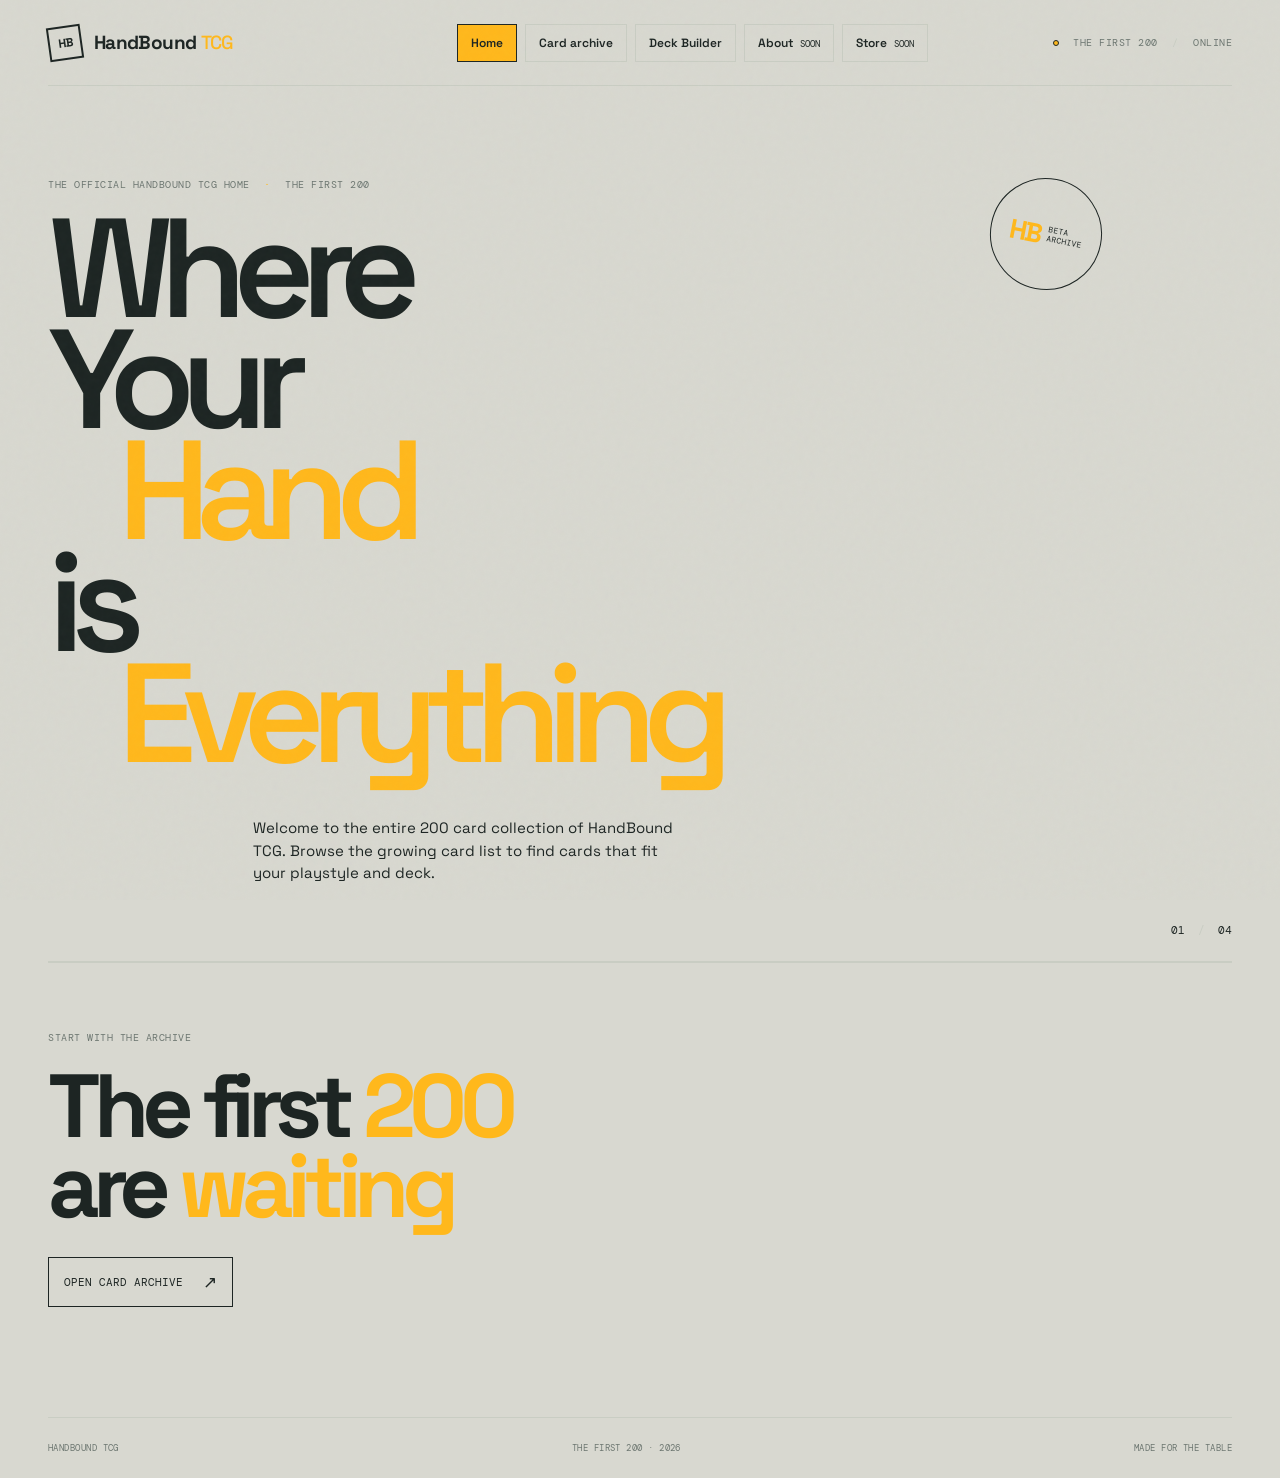
==== index.html @ 60f6337a "Publish Handbound TCG site" ====
<!doctype html>
<html lang="en">
<head>
  <meta charset="UTF-8" />
  <meta name="viewport" content="width=device-width, initial-scale=1.0" />
  <meta name="description" content="HandBound TCG, a trading card game built around the cards in your hand." />
  <title>HandBound TCG | Home</title>
  <link rel="preconnect" href="https://fonts.googleapis.com" />
  <link rel="preconnect" href="https://fonts.gstatic.com" crossorigin />
  <link href="https://fonts.googleapis.com/css2?family=DM+Mono:wght@400;500&family=Space+Grotesk:wght@400;500;600;700&display=swap" rel="stylesheet" />
  <link rel="stylesheet" href="styles.css" />
</head>
<body>
  <div class="site-shell">
    <header class="site-header">
      <a class="brand" href="#top" aria-label="HandBound TCG home">
        <span class="brand-mark" aria-hidden="true">HB</span>
        <span class="brand-name">HandBound <em>TCG</em></span>
      </a>
      <nav class="site-nav" aria-label="Main navigation">
        <a class="nav-link active" href="index.html">Home</a>
        <a class="nav-link" href="archive.html">Card archive</a>
        <a class="nav-link" href="deck-builder.html">Deck Builder</a>
        <a class="nav-link coming-soon-link" href="about.html">About <span>soon</span></a>
        <a class="nav-link coming-soon-link" href="store.html">Store <span>soon</span></a>
      </nav>
      <div class="header-status"><i></i> The First 200 <span>/</span> Online</div>
    </header>

    <main id="top">
      <section class="archive-hero home-section" id="home">
        <div class="hero-copy">
          <p class="eyebrow">The official HandBound TCG home <span>·</span> The First 200</p>
          <h1>Where Your <span>Hand</span><br />is <span>Everything</span></h1>
          <p class="hero-intro">Welcome to the entire 200 card collection of HandBound TCG. Browse the growing card list to find cards that fit your playstyle and deck.</p>
        </div>
        <div class="hero-stamp" aria-label="HandBound beta archive stamp">
          <span>HB</span>
          <small>BETA<br />ARCHIVE</small>
        </div>
        <div class="hero-index">01 <span>/</span> 04</div>
      </section>

      <section class="home-next-section">
        <p class="eyebrow">Start with the archive</p>
        <h2>The first <em>200</em><br />are <em>waiting</em></h2>
        <a class="outline-cta" href="archive.html">Open card archive <span>↗</span></a>
      </section>
    </main>

    <footer class="site-footer"><span>HANDBOUND TCG</span><span>The First 200 · 2026</span><span>Made for the table</span></footer>
  </div>
</body>
</html>
---- styles.css ----
:root {
  --ink: #1d2523;
  --muted: #6d7771;
  --paper: #d8d8d0;
  --paper-deep: #e4e3d9;
  --line: #c9cdc3;
  --gold: #ffb81c;
  --acid: var(--gold);
  --coral: var(--gold);
  --blue: #8fb9c7;
  --green: #4d6c5e;
  --white: #f8f7ef;
  --mono: "DM Mono", monospace;
  --display: "Space Grotesk", sans-serif;
}

* { box-sizing: border-box; }
[hidden] { display: none !important; }
html { scroll-behavior: smooth; }
body { margin: 0; background: var(--paper); color: var(--ink); font-family: var(--display); }
body::before { content: ""; position: fixed; inset: 0; z-index: 10; pointer-events: none; opacity: .2; background-image: url("data:image/svg+xml,%3Csvg viewBox='0 0 180 180' xmlns='http://www.w3.org/2000/svg'%3E%3Cfilter id='n'%3E%3CfeTurbulence type='fractalNoise' baseFrequency='.8' numOctaves='3' stitchTiles='stitch'/%3E%3C/filter%3E%3Crect width='100%25' height='100%25' filter='url(%23n)' opacity='.12'/%3E%3C/svg%3E"); }
a { color: inherit; text-decoration: none; }
button, input, select { font: inherit; }
.site-shell { max-width: 1440px; margin: auto; padding: 0 48px; overflow: hidden; }
.site-header { height: 86px; display: flex; align-items: center; justify-content: space-between; border-bottom: 1px solid var(--line); }
.brand { display: inline-flex; align-items: center; gap: 12px; font-weight: 700; letter-spacing: -.04em; }
.brand-mark { display: grid; place-items: center; width: 34px; height: 34px; border: 2px solid var(--ink); font-size: 12px; letter-spacing: -.08em; transform: rotate(-8deg); }
.brand-name { font-size: 19px; }.brand-name em { color: var(--coral); font-style: normal; font-weight: 500; }
.site-nav { display: flex; gap: 8px; margin-left: 9%; }.nav-link { border: 1px solid var(--line); padding: 10px 13px; font-size: 12px; font-weight: 600; position: relative; transition: background .2s ease, border-color .2s ease, color .2s ease; }.nav-link:hover, .nav-link.active { border-color: var(--ink); background: var(--gold); color: var(--ink); }.nav-link span { color: var(--ink); font: 9px var(--mono); margin-left: 4px; text-transform: uppercase; }
.header-status, .eyebrow, .results-bar, .site-footer, .coming-tag { font: 10px var(--mono); letter-spacing: .05em; text-transform: uppercase; }.header-status { color: var(--muted); }.header-status i, .results-set i { display: inline-block; width: 6px; height: 6px; background: var(--acid); border: 1px solid var(--ink); border-radius: 50%; margin: 0 8px; }.header-status span { margin: 0 8px; color: var(--line); }
.archive-hero { min-height: 480px; padding: 92px 0 76px; position: relative; border-bottom: 1px solid var(--line); }.hero-copy { max-width: 600px; }.eyebrow { color: var(--muted); margin: 0 0 22px; }.eyebrow span { color: var(--coral); margin: 0 8px; }.archive-hero h1 { font-size: clamp(76px, 11vw, 166px); letter-spacing: -.1em; line-height: .79; margin: 0; font-weight: 600; }.archive-hero h1 span { color: var(--coral); margin-left: 70px; }.hero-intro { width: 260px; margin: 48px 0 0 205px; font-size: 15px; line-height: 1.5; }.hero-stamp { position: absolute; top: 92px; right: 11%; width: 112px; height: 112px; border: 1px solid var(--ink); border-radius: 50%; display: flex; align-items: center; justify-content: center; gap: 8px; transform: rotate(11deg); }.hero-stamp span { color: var(--coral); font-size: 27px; font-weight: 700; letter-spacing: -.1em; }.hero-stamp small { font: 8px/1.1 var(--mono); }.hero-index { position: absolute; bottom: 24px; right: 0; font: 11px var(--mono); }.hero-index span { color: var(--line); margin: 0 6px; }
.home-next-section { border-top: 1px solid var(--line); padding: 68px 0 110px; }.home-next-section h2 { margin: 0 0 30px; font-size: clamp(46px, 7vw, 90px); letter-spacing: -.08em; line-height: .9; }.home-next-section h2 em { color: var(--gold); font-style: normal; }.outline-cta { display: inline-flex; align-items: center; gap: 20px; border: 1px solid var(--ink); padding: 13px 15px; font: 11px var(--mono); text-transform: uppercase; transition: background .2s ease; }.outline-cta:hover { background: var(--gold); }.outline-cta span { font-size: 17px; }
.archive-page-heading { border-bottom: 1px solid var(--line); padding: 68px 0 56px; }.archive-page-heading h1 { margin: 0; font-size: clamp(60px, 9vw, 126px); letter-spacing: -.1em; line-height: .85; }.archive-page-heading h1 em { color: var(--gold); font-style: normal; }.archive-page-heading > p:last-child { margin: 28px 0 0 25%; color: var(--muted); font-size: 14px; line-height: 1.5; }.archive-catalog { padding-top: 48px; }
.coming-page { min-height: calc(100vh - 160px); border-bottom: 1px solid var(--line); display: grid; grid-template-columns: 1fr 2fr 1.5fr; gap: 20px; align-items: center; padding: 55px 0; }.coming-page h1 { margin: 0; font-size: clamp(60px, 9vw, 126px); letter-spacing: -.1em; line-height: .85; }.coming-page h1 em { color: var(--gold); font-style: normal; }.coming-page .coming-number { align-self: start; }.store-page { background: var(--ink); color: var(--paper); padding-left: 25px; padding-right: 25px; margin: 0 -25px; }.store-page .coming-copy p, .store-page .coming-number { color: #a9b0aa; }
.catalog-section { padding: 72px 0 112px; }.section-heading { display: flex; justify-content: space-between; align-items: end; margin-bottom: 42px; }.section-heading h2, .coming-section h2 { margin: 0; font-size: 51px; letter-spacing: -.08em; line-height: .9; }.section-note { margin: 0; color: var(--muted); font-size: 13px; line-height: 1.45; text-align: right; }.catalog-controls { display: flex; gap: 16px; align-items: center; border-top: 1px solid var(--ink); border-bottom: 1px solid var(--line); padding: 14px 0; }.search-field { flex: 1; position: relative; display: flex; align-items: center; }.search-field input { width: 100%; background: transparent; border: 0; outline: 0; padding: 9px 35px; color: var(--ink); font-size: 14px; }.search-field input::placeholder { color: var(--muted); }.search-icon { position: absolute; font-size: 24px; transform: rotate(-20deg); }.search-field kbd { position: absolute; right: 4px; color: var(--muted); font: 10px var(--mono); border: 1px solid var(--line); padding: 3px 6px; }.filter-group { display: flex; gap: 5px; }.filter-button { background: transparent; border: 1px solid var(--line); color: var(--muted); cursor: pointer; padding: 9px 11px; font-size: 11px; transition: .2s ease; }.filter-button b { font: 9px var(--mono); margin-left: 5px; }.filter-button:hover, .filter-button.active { border-color: var(--ink); color: var(--ink); background: var(--acid); }.sort-field { display: flex; gap: 10px; align-items: center; color: var(--muted); font: 10px var(--mono); text-transform: uppercase; }.sort-field select { cursor: pointer; padding: 8px 25px 8px 10px; border: 1px solid var(--line); background: var(--paper); color: var(--ink); font: 11px var(--display); }
.results-bar { display: flex; justify-content: space-between; color: var(--muted); padding: 21px 0 15px; }.results-bar strong { color: var(--ink); font-weight: 500; }.results-set i { background: var(--coral); margin-left: 13px; }.card-grid { display: grid; grid-template-columns: repeat(3, 1fr); gap: 18px; }.card-item { background: var(--white); border: 1px solid var(--line); min-height: 364px; display: flex; flex-direction: column; transition: transform .2s ease, box-shadow .2s ease; }.card-item:hover { transform: translateY(-4px); box-shadow: 7px 7px 0 var(--acid); }.card-art { height: 190px; position: relative; overflow: hidden; background: var(--blue); }.card-art.coral { background: var(--coral); }.card-art.green { background: var(--green); }.card-art::after { content: attr(data-symbol); position: absolute; right: 17px; bottom: -26px; font-size: 180px; line-height: 1; color: rgba(255,255,255,.16); font-weight: 700; letter-spacing: -.15em; }.card-rarity { position: absolute; left: 14px; top: 14px; z-index: 1; background: var(--acid); padding: 5px 7px; font: 9px var(--mono); }.card-number { position: absolute; right: 14px; top: 15px; z-index: 1; color: white; font: 10px var(--mono); }.card-info { padding: 18px 18px 16px; display: grid; grid-template-columns: 1fr auto; flex: 1; }.card-info h3 { margin: 0; font-size: 23px; letter-spacing: -.06em; }.card-type { color: var(--coral); font: 10px var(--mono); text-transform: uppercase; margin-top: 5px; }.card-cost { width: 30px; height: 30px; border: 1px solid var(--ink); display: grid; place-items: center; font: 12px var(--mono); border-radius: 50%; }.card-description { grid-column: 1 / -1; align-self: end; margin: 28px 0 0; color: var(--muted); font-size: 12px; line-height: 1.45; max-width: 270px; }.empty-state { text-align: center; padding: 100px 0; }.empty-state span { color: var(--coral); font-size: 35px; }.empty-state h3 { margin: 14px 0 6px; font-size: 25px; letter-spacing: -.05em; }.empty-state p { color: var(--muted); font-size: 13px; }
.catalog-subcontrols { display: flex; justify-content: space-between; align-items: center; padding: 12px 0 4px; }.filter-selects { display: flex; gap: 8px; }.select-filter { display: flex; align-items: center; gap: 8px; color: var(--muted); font: 10px var(--mono); text-transform: uppercase; }.select-filter select { min-width: 128px; padding: 8px 25px 8px 10px; border: 1px solid var(--line); background: var(--paper); color: var(--ink); font: 11px var(--display); }.card-item { min-height: 440px; }.card-art { flex: 0 0 180px; }.card-info { grid-template-rows: auto auto 1fr; }.card-stats { grid-column: 1 / -1; display: flex; gap: 7px; margin: 16px 0 0; }.card-stats div { display: flex; align-items: baseline; gap: 7px; border-top: 1px solid var(--line); padding-top: 7px; width: 54px; }.card-stats dt { color: var(--muted); font: 9px var(--mono); }.card-stats dd { margin: 0; font: 16px var(--mono); }.card-text { grid-column: 1 / -1; align-self: end; margin-top: 20px; }.card-ability, .card-flavor { margin: 0; color: var(--muted); font-size: 12px; line-height: 1.45; }.card-ability b { color: var(--ink); font: 9px var(--mono); letter-spacing: .05em; text-transform: uppercase; }.card-flavor { margin-top: 10px; color: var(--ink); font-style: italic; font-size: 11px; }.card-description { display: none; }
.card-item { display: grid; grid-template-columns: 39% 61%; min-height: 330px; }.card-art { grid-column: 1; grid-row: 1; height: auto; min-height: 330px; border-right: 1px solid var(--line); }.card-info { grid-column: 2; grid-row: 1; display: flex; flex-direction: column; padding: 18px 16px 16px; }.card-header { display: flex; align-items: flex-start; justify-content: space-between; gap: 10px; }.card-header h3 { min-width: 0; }.card-number { position: static; flex: 0 0 auto; color: var(--muted); font: 9px var(--mono); white-space: nowrap; }.card-stats-line { display: flex; align-items: center; gap: 13px; border-top: 1px solid var(--line); border-bottom: 1px solid var(--line); margin-top: 14px; padding: 8px 0; }.card-cost { width: auto; height: auto; border: 0; border-radius: 0; font: 9px var(--mono); white-space: nowrap; }.card-stats { margin: 0; gap: 12px; }.card-stats div { width: auto; border: 0; padding: 0; gap: 5px; }.card-stats dt { font-size: 9px; }.card-stats dd { font-size: 14px; }.at-will { color: var(--coral); font: 9px var(--mono); text-transform: uppercase; margin-left: auto; white-space: nowrap; }.card-meta { display: flex; align-items: center; flex-wrap: wrap; gap: 6px 10px; padding-top: 10px; }.card-meta .card-type, .card-meta .card-rarity, .card-types { position: static; margin: 0; padding: 0; font: 9px var(--mono); text-transform: uppercase; }.card-meta .card-rarity { color: var(--ink); padding: 4px 6px; }.card-meta .rarity-common { background: #aeb4b0; }.card-meta .rarity-uncommon { background: #b7d7a8; }.card-meta .rarity-rare { background: #8fb9e8; }.card-meta .rarity-epic { background: #c1a0e3; }.card-meta .rarity-legendary { background: #f4d83d; }.card-item.rarity-common:hover { box-shadow: 7px 7px 0 #aeb4b0; }.card-item.rarity-uncommon:hover { box-shadow: 7px 7px 0 #b7d7a8; }.card-item.rarity-rare:hover { box-shadow: 7px 7px 0 #8fb9e8; }.card-item.rarity-epic:hover { box-shadow: 7px 7px 0 #c1a0e3; }.card-item.rarity-legendary:hover { box-shadow: 7px 7px 0 #f4d83d; }.card-types { color: var(--muted); }.card-text { margin-top: auto; }.card-ability { font-size: 11px; }.card-flavor { font-size: 10px; }
.coming-section { min-height: 310px; border-top: 1px solid var(--line); display: grid; grid-template-columns: 1fr 2fr 1.5fr; gap: 20px; align-items: center; padding: 55px 0; }.coming-number { font: 12px var(--mono); color: var(--coral); align-self: start; }.coming-section h2 em { font-style: normal; color: var(--coral); }.coming-copy { max-width: 250px; justify-self: end; }.coming-tag { display: inline-block; color: var(--ink); background: var(--acid); padding: 6px 8px; margin-bottom: 17px; }.coming-copy p { color: var(--muted); font-size: 13px; line-height: 1.5; margin: 0; }.store-section { background: var(--ink); color: var(--paper); padding-left: 25px; padding-right: 25px; margin: 0 -25px; }.store-section .coming-copy p, .store-section .coming-number { color: #a9b0aa; }.site-footer { display: flex; justify-content: space-between; border-top: 1px solid var(--line); color: var(--muted); padding: 24px 0; font-size: 9px; }
.sr-only { position: absolute; width: 1px; height: 1px; padding: 0; margin: -1px; overflow: hidden; clip: rect(0,0,0,0); white-space: nowrap; border: 0; }
@media (max-width: 800px) { .site-shell { padding: 0 20px; }.site-header { height: 72px; }.site-nav { gap: 14px; margin-left: auto; margin-right: 18px; }.nav-link { font-size: 11px; }.coming-soon-link span, .header-status { display: none; }.archive-hero { min-height: 430px; padding-top: 74px; }.hero-stamp { right: 0; top: 48px; transform: scale(.7) rotate(11deg); }.archive-hero h1 { font-size: clamp(68px, 20vw, 120px); }.hero-intro { margin-left: 20%; }.catalog-section { padding-top: 55px; }.section-heading { display: block; }.section-note { text-align: left; margin-top: 18px; }.catalog-controls { flex-wrap: wrap; }.search-field { flex-basis: 100%; }.filter-group { order: 2; overflow-x: auto; }.catalog-subcontrols { flex-wrap: wrap; gap: 12px; }.filter-selects { width: 100%; }.select-filter { flex: 1; }.select-filter select { min-width: 0; width: 100%; }.sort-field { margin-left: auto; }.card-grid { grid-template-columns: repeat(2, 1fr); }.card-item { min-height: 330px; }.card-art { height: 145px; }.card-info h3 { font-size: 19px; }.coming-section { grid-template-columns: 36px 1fr; }.coming-copy { grid-column: 2; justify-self: start; }.store-section { margin: 0 -20px; padding-left: 20px; }.site-footer { flex-wrap: wrap; gap: 10px; } }
@media (max-width: 480px) { .brand-name { font-size: 16px; }.site-nav { gap: 8px; }.nav-link { font-size: 10px; }.hero-intro { margin-left: 0; }.hero-stamp { top: 40px; right: -18px; }.archive-hero h1 span { margin-left: 35px; }.section-heading h2, .coming-section h2 { font-size: 42px; }.card-grid { grid-template-columns: 1fr; }.card-art { height: 180px; }.results-set { display: none; }.coming-section { min-height: 360px; } }
@media (max-width: 800px) { .archive-page-heading > p:last-child { margin-left: 0; }.coming-page { grid-template-columns: 36px 1fr; min-height: 520px; }.coming-page .coming-copy { grid-column: 2; justify-self: start; }.store-page { margin: 0 -20px; padding-left: 20px; } }
@media (max-width: 800px) { .card-item { grid-template-columns: 38% 62%; min-height: 320px; }.card-art { height: auto; min-height: 320px; }.card-info { padding: 15px 12px 14px; }.card-info h3 { font-size: 18px; }.card-number { font-size: 8px; }.card-stats-line { gap: 8px; }.card-stats { gap: 7px; } }
@media (max-width: 480px) { .card-item { grid-template-columns: 36% 64%; min-height: 285px; }.card-art { height: auto; min-height: 285px; }.card-info { padding: 13px 11px 12px; }.card-info h3 { font-size: 17px; }.card-meta { gap: 5px; }.card-ability { font-size: 10px; }.card-flavor { font-size: 9px; } }
.card-meta .card-rarity { color: #fff; text-shadow: 1px 1px 0 #000, -1px -1px 0 #000, 1px -1px 0 #000, -1px 1px 0 #000; }
.card-types { display: flex; flex-wrap: wrap; gap: 4px; }
.type-chip { display: inline-block; padding: 4px 6px; color: #fff; text-shadow: 1px 1px 0 #000, -1px -1px 0 #000, 1px -1px 0 #000, -1px 1px 0 #000; }
.type-bug { background: #b7d7a8; }
.type-beast { background: #e48645; }
.type-light { background: #fff; }
.type-dark { background: #101313; }
.home-section .hero-intro { width: 430px; }
.home-section h1 span { color: var(--gold); }
.home-next-section h2 em { color: var(--gold); }
@media (max-width: 800px) { .home-section .hero-intro { width: min(430px, 80%); } }
@media (max-width: 480px) { .home-section .hero-intro { width: 100%; } }
.card-header h3 { font-size: 21px; line-height: 1.05; }
.card-subheader { display: flex; justify-content: space-between; align-items: center; margin-top: 5px; }
.card-subheader .card-type { margin: 0; color: var(--ink); font: 9px var(--mono); text-transform: uppercase; }
.card-subheader .card-number { color: var(--muted); font-size: 9px; }
.card-stats-line { gap: 10px; }
.card-cost, .card-stats dt, .card-stats dd { font-size: 11px; line-height: 1; }
.card-cost b, .card-stats dd { font-weight: 700; }
.card-stats { margin-left: auto; gap: 12px; }
.card-stats div { gap: 4px; }
.at-will { margin-left: 8px; }
.card-meta { justify-content: space-between; border-bottom: 1px solid var(--line); padding: 10px 0 9px; }
.card-meta .card-rarity { flex: 0 0 auto; }
.card-types { margin-left: auto; justify-content: flex-end; }
.card-text { flex: 1; display: flex; flex-direction: column; justify-content: flex-start; margin-top: 0; padding-top: 12px; }
.card-ability { margin: 0; }
.card-flavor { margin-top: auto; }
.viewer-columns { grid-template-columns: 1fr !important; }
.picker-card { background: #ecebe3; transition: background .2s ease, border-color .2s ease, transform .2s ease; }
.picker-card-title { display: flex; align-items: flex-start; gap: 8px; }
.picker-card-title > div { min-width: 0; }
.picker-stats { margin-left: auto; color: var(--ink); font: 700 12px var(--mono); white-space: nowrap; }
.picker-card.is-selected { background: #c9c7b9; border-left-color: var(--gold); }
.picker-card:hover { background: #e2e0d5; }
.picker-ability { margin: 9px 0; color: var(--ink); font-size: 11px; line-height: 1.4; }
.picker-ability b { color: var(--gold); font: 9px var(--mono); text-transform: uppercase; }
.viewer-columns { grid-template-columns: 1fr; }
.viewer-columns > div { width: 100%; }
.viewer-columns li { display: grid; grid-template-columns: minmax(0, 1fr) auto; grid-template-areas: "name stats" "meta stats" "ability ability"; align-items: start; padding-right: 0; gap: 4px 14px; }
.viewer-columns li > div { grid-area: name; display: contents; }
.viewer-columns li > div span { grid-area: name; }
.viewer-columns li > div small { grid-area: meta; text-align: left; }
.viewer-columns li > strong { grid-area: stats; position: static; align-self: start; }
.viewer-columns li > p { grid-area: ability; }
.viewer-columns li { display: block; padding: 0; text-align: left; }
.viewer-card-name, .viewer-card-meta, .viewer-card-ability { padding: 10px 12px; border-bottom: 1px solid var(--line); }
.viewer-card-name { font-size: 13px; }.viewer-card-meta { display: flex; justify-content: space-between; gap: 12px; color: var(--muted); font: 9px var(--mono); text-transform: uppercase; }.viewer-card-meta strong { color: var(--ink); font-size: 11px; }.viewer-card-ability { margin: 0; color: var(--muted); font-size: 11px; line-height: 1.4; }.viewer-card-ability b { color: var(--ink); font: 9px var(--mono); text-transform: uppercase; }
.viewer-actions { display: flex; gap: 8px; }
@media (max-width: 560px) { .viewer-actions { width: 100%; }.viewer-actions button { flex: 1; } }
.picker-card-actions .remove-button { border-color: var(--line); color: var(--muted); }
.viewer-columns li { display: block; position: relative; padding-right: 74px; }
.viewer-columns li > div { display: flex; justify-content: space-between; gap: 12px; }
.viewer-columns li > div span { font-weight: 500; }
.viewer-columns li > div small { color: var(--muted); font: 9px var(--mono); text-align: right; }
.viewer-columns li > strong { position: absolute; top: 9px; right: 0; color: var(--ink); font: 700 11px var(--mono); white-space: nowrap; }
.viewer-columns li > p { margin: 7px 0 0; color: var(--muted); font-size: 11px; line-height: 1.4; }
.viewer-columns li > p b { color: var(--ink); font: 9px var(--mono); text-transform: uppercase; }
.viewer-columns li { display: grid; grid-template-columns: minmax(150px, 1fr) minmax(190px, 1.2fr) minmax(220px, 2fr); grid-template-areas: "name meta ability"; gap: 0; padding: 0; text-align: left; }
.viewer-card-name, .viewer-card-meta, .viewer-card-ability { min-height: 42px; padding: 10px 12px; border-bottom: 0; }
.viewer-card-name { grid-area: name; display: flex; align-items: center; border-right: 1px solid var(--line); font-size: 13px; }
.viewer-card-meta { grid-area: meta; display: flex; align-items: center; justify-content: space-between; gap: 10px; border-right: 1px solid var(--line); }
.viewer-card-meta small { color: var(--muted); font: 9px var(--mono); text-align: left; text-transform: uppercase; }.viewer-card-meta small.rarity-common { color: #6c736f; }.viewer-card-meta small.rarity-uncommon { color: #52834a; }.viewer-card-meta small.rarity-rare { color: #3970a8; }.viewer-card-meta small.rarity-epic { color: #8052a9; }.viewer-card-meta small.rarity-legendary { color: #a06f00; }.viewer-card-meta strong { color: var(--ink); font: 700 11px var(--mono); white-space: nowrap; }
.viewer-card-ability { grid-area: ability; color: var(--muted); font-size: 11px; line-height: 1.4; }.viewer-card-ability b { color: var(--ink); font: 9px var(--mono); text-transform: uppercase; margin-right: 5px; }
@media (max-width: 800px) { .viewer-columns li { display: grid; grid-template-columns: 1fr 1fr; grid-template-areas: "name meta" "ability ability"; }.viewer-card-name, .viewer-card-meta { border-bottom: 1px solid var(--line); }.viewer-card-meta { border-right: 0; }.viewer-card-ability { border-top: 1px solid var(--line); } }
.viewer-actions { display: flex; gap: 8px; }
.saved-state { background: #3f8b5a; border-color: #3f8b5a; color: #fff; animation: save-pop .25s ease-out; }
@keyframes save-pop { 0% { transform: scale(.95); } 70% { transform: scale(1.06); } 100% { transform: scale(1); } }
.saved-lobby { max-width: 560px; margin: 48px auto 0; border: 1px solid var(--line); background: var(--white); }.saved-lobby .saved-decks { max-height: 280px; overflow-y: auto; }.deck-viewer { padding: 48px 0 100px; }.viewer-toolbar { display: flex; align-items: end; justify-content: space-between; gap: 20px; border-bottom: 1px solid var(--ink); padding-bottom: 22px; }.viewer-toolbar h2 { margin: 0; font-size: 42px; letter-spacing: -.07em; }.viewer-toolbar p:last-child { margin: 8px 0 0; color: var(--muted); font: 10px var(--mono); text-transform: uppercase; }.viewer-columns { display: grid; grid-template-columns: 2fr 1fr; gap: 16px; padding-top: 18px; }.viewer-columns > div { border: 1px solid var(--line); background: var(--white); }.viewer-columns h3 { display: flex; justify-content: space-between; margin: 0; padding: 13px 14px; border-bottom: 1px solid var(--line); font: 11px var(--mono); text-transform: uppercase; }.viewer-columns h3 span { color: var(--gold); }.viewer-columns ol { list-style: decimal-leading-zero; margin: 0; padding: 8px 14px 12px 38px; }.viewer-columns li { display: flex; justify-content: space-between; gap: 14px; padding: 9px 0; border-bottom: 1px solid var(--line); font-size: 12px; }.viewer-columns li::marker { color: var(--gold); font: 10px var(--mono); }.viewer-columns li small { color: var(--muted); font: 9px var(--mono); text-align: right; }.viewer-columns .empty-viewer-list { display: block; list-style: none; color: var(--muted); font-size: 11px; }
@media (max-width: 800px) { .viewer-toolbar { align-items: flex-start; flex-direction: column; }.viewer-toolbar .gold-button { width: 100%; }.viewer-columns { grid-template-columns: 1fr; }.viewer-columns li { align-items: flex-start; flex-direction: column; gap: 4px; }.viewer-columns li small { text-align: left; } }
.builder-heading { border-bottom: 1px solid var(--line); padding: 62px 0 48px; }.builder-heading h1 { margin: 0; font-size: clamp(62px, 9vw, 126px); letter-spacing: -.1em; line-height: .82; }.builder-heading h1 em { color: var(--gold); font-style: normal; }.builder-heading > p:last-child { margin: 26px 0 0 25%; color: var(--muted); font-size: 14px; line-height: 1.5; }
.builder-start { padding: 48px 0 110px; }.builder-step { display: flex; gap: 25px; align-items: start; border-bottom: 1px solid var(--line); padding-bottom: 28px; }.builder-step > span { color: var(--gold); font: 12px var(--mono); }.builder-step h2 { margin: 0; font-size: 34px; letter-spacing: -.06em; }.builder-step p:last-child { margin: 10px 0 0; color: var(--muted); font-size: 13px; }.type-choice-grid { display: grid; grid-template-columns: repeat(4, 1fr); gap: 14px; padding-top: 24px; }.deck-type-button { min-height: 126px; display: flex; flex-direction: column; align-items: flex-start; justify-content: space-between; border: 1px solid var(--line); background: var(--white); padding: 16px; text-align: left; cursor: pointer; transition: transform .2s ease, border-color .2s ease, box-shadow .2s ease; }.deck-type-button:hover { transform: translateY(-3px); border-color: var(--ink); box-shadow: 6px 6px 0 var(--gold); }.deck-type-button .type-chip { font: 12px var(--mono); }.deck-type-button small { color: var(--muted); font: 10px var(--mono); }
.builder-workspace { padding: 42px 0 100px; }.builder-toolbar { display: flex; align-items: end; justify-content: space-between; gap: 20px; padding-bottom: 24px; border-bottom: 1px solid var(--ink); }.builder-toolbar h2 { margin: 0; font-size: 37px; letter-spacing: -.07em; }.builder-toolbar .eyebrow { margin-bottom: 10px; }.builder-toolbar .eyebrow span { color: var(--gold); }.builder-actions { display: flex; gap: 8px; }.outline-button, .gold-button { padding: 10px 13px; border: 1px solid var(--ink); cursor: pointer; font: 10px var(--mono); text-transform: uppercase; }.outline-button { background: transparent; }.gold-button { background: var(--gold); }.deck-layout { display: grid; grid-template-columns: 1fr 2fr 1fr; gap: 16px; padding-top: 18px; align-items: start; }.deck-panel { border: 1px solid var(--line); background: var(--white); }.panel-heading { display: flex; justify-content: space-between; align-items: center; border-bottom: 1px solid var(--line); padding: 13px 14px; font: 10px var(--mono); text-transform: uppercase; }.panel-heading strong { font-weight: 400; }.panel-heading strong b { color: var(--gold); font-size: 15px; }.deck-name-field { display: block; padding: 14px; color: var(--muted); font: 9px var(--mono); text-transform: uppercase; }.deck-name-field input { display: block; width: 100%; margin-top: 7px; border: 1px solid var(--line); background: transparent; padding: 9px; color: var(--ink); font: 13px var(--display); }.slot-list { padding: 0 14px 14px; }.slot-row { display: grid; grid-template-columns: 22px 25px 32px 1fr; gap: 5px; align-items: center; padding: 8px 0; border-bottom: 1px solid var(--line); }.slot-row > span { display: grid; place-items: center; width: 20px; height: 20px; color: #fff; font: 10px var(--mono); text-shadow: 1px 1px #000; }.slot-row b { font: 16px var(--mono); }.slot-row small, .slot-row label { color: var(--muted); font: 9px var(--mono); }.sideboard-summary { display: flex; justify-content: space-between; margin: 0 14px; padding: 14px 0; border-top: 2px solid var(--ink); font: 10px var(--mono); text-transform: uppercase; }.sideboard-summary strong { font-weight: 400; }.sideboard-summary b { color: var(--gold); font-size: 15px; }.deck-rule-note { margin: 0 14px 14px; color: var(--muted); font-size: 11px; line-height: 1.4; }.picker-controls { display: grid; grid-template-columns: 1fr 120px 120px; gap: 8px; padding: 12px; border-bottom: 1px solid var(--line); }.picker-controls .search-field { border: 1px solid var(--line); }.picker-controls input { padding: 8px 10px 8px 32px; font-size: 12px; }.picker-controls select { border: 1px solid var(--line); background: var(--paper); color: var(--ink); font-size: 11px; padding: 0 8px; }.picker-list { display: grid; grid-template-columns: repeat(2, 1fr); gap: 8px; padding: 12px; max-height: 720px; overflow-y: auto; }.picker-card { border-left: 3px solid var(--line); background: var(--paper); padding: 10px; }.picker-card.rarity-common { border-left-color: #aeb4b0; }.picker-card.rarity-uncommon { border-left-color: #b7d7a8; }.picker-card.rarity-rare { border-left-color: #8fb9e8; }.picker-card.rarity-epic { border-left-color: #c1a0e3; }.picker-card.rarity-legendary { border-left-color: #f4d83d; }.picker-card-title { display: flex; gap: 8px; align-items: start; }.picker-symbol { color: var(--gold); font-size: 21px; }.picker-card h3 { margin: 0; font-size: 14px; letter-spacing: -.03em; }.picker-card p { margin: 3px 0 0; color: var(--muted); font: 9px var(--mono); text-transform: uppercase; }.picker-types { display: block; margin: 9px 0; color: var(--muted); font: 9px var(--mono); text-transform: uppercase; }.picker-card-actions { display: flex; align-items: center; gap: 5px; flex-wrap: wrap; color: var(--muted); font: 9px var(--mono); }.picker-card-actions > span { margin-right: auto; }.mini-button { border: 1px solid var(--ink); background: var(--white); padding: 5px 7px; cursor: pointer; font: 9px var(--mono); }.mini-button:hover:not(:disabled) { background: var(--gold); }.mini-button:disabled { opacity: .35; cursor: not-allowed; }.saved-decks { padding: 10px; }.saved-deck { display: block; width: 100%; margin-bottom: 7px; border: 1px solid var(--line); background: var(--paper); padding: 10px; text-align: left; cursor: pointer; }.saved-deck:hover { border-color: var(--ink); }.saved-deck strong, .saved-deck span { display: block; }.saved-deck strong { font-size: 12px; }.saved-deck span { color: var(--muted); margin-top: 4px; font: 9px var(--mono); }.muted-note { color: var(--muted); font-size: 11px; line-height: 1.4; }.builder-message { min-height: 25px; padding-top: 15px; color: var(--green); font: 11px var(--mono); }.builder-message.error { color: #b23b2e; }
@media (max-width: 800px) {
  .site-shell { padding: 0 24px; }
  .site-header { height: auto; min-height: 72px; flex-wrap: wrap; padding-top: 14px; }
  .site-nav { order: 3; width: 100%; margin: 14px 0 0; padding-bottom: 12px; overflow-x: auto; justify-content: flex-start; scrollbar-width: none; }
  .site-nav::-webkit-scrollbar { display: none; }
  .nav-link { flex: 0 0 auto; padding: 9px 11px; }
  .header-status { margin-left: auto; }
  .archive-hero { min-height: 520px; padding: 76px 0 60px; }
  .home-section h1 { max-width: 620px; font-size: clamp(62px, 12vw, 110px); line-height: .84; }
  .home-section .hero-intro { width: min(480px, 74%); margin: 42px 0 0 16%; }
  .hero-stamp { top: 42px; right: 4%; transform: scale(.78) rotate(11deg); }
  .home-next-section { padding: 54px 0 80px; }
  .home-next-section h2 { font-size: clamp(48px, 10vw, 78px); }
  .archive-page-heading { padding: 54px 0 42px; }
  .archive-page-heading h1 { font-size: clamp(60px, 15vw, 100px); }
  .archive-catalog { padding-top: 36px; }
  .catalog-controls { gap: 10px; }
  .catalog-subcontrols { align-items: stretch; }
  .sort-field { margin-left: 0; }
  .card-grid { grid-template-columns: repeat(2, minmax(0, 1fr)); gap: 14px; }
}
@media (max-width: 560px) {
  .site-shell { padding: 0 16px; }
  .site-header { padding-top: 12px; }
  .brand-name { font-size: 17px; }
  .header-status { display: none; }
  .site-nav { gap: 6px; margin-top: 12px; }
  .nav-link { font-size: 10px; padding: 8px 10px; }
  .archive-hero { min-height: 500px; padding-top: 94px; }
  .home-section h1 { max-width: 100%; font-size: clamp(54px, 15vw, 78px); letter-spacing: -.09em; }
  .home-section .hero-intro { width: 100%; margin: 38px 0 0; font-size: 14px; }
  .hero-stamp { top: 30px; right: -18px; transform: scale(.58) rotate(11deg); }
  .hero-index { bottom: 18px; }
  .home-next-section { padding: 46px 0 68px; }
  .home-next-section h2 { font-size: clamp(42px, 13vw, 62px); }
  .outline-cta { width: 100%; justify-content: space-between; }
  .archive-page-heading { padding-top: 42px; }
  .archive-page-heading h1 { font-size: clamp(54px, 16vw, 78px); }
  .archive-page-heading > p:last-child { margin-top: 22px; font-size: 13px; }
  .catalog-section { padding-bottom: 70px; }
  .catalog-controls { display: block; padding: 12px 0; }
  .search-field { display: flex; width: 100%; }
  .filter-group { display: grid; grid-template-columns: repeat(3, 1fr); margin-top: 12px; }
  .filter-button { padding: 9px 5px; }
  .catalog-subcontrols { display: grid; grid-template-columns: 1fr; gap: 10px; }
  .filter-selects { display: grid; grid-template-columns: 1fr 1fr; width: 100%; }
  .select-filter { display: block; }
  .select-filter select, .sort-field select { display: block; width: 100%; margin-top: 5px; }
  .sort-field { display: block; }
  .results-bar { padding-top: 18px; }
  .card-grid { grid-template-columns: 1fr; gap: 14px; }
  .card-item { grid-template-columns: 34% 66%; min-height: 280px; }
  .card-art { min-height: 280px; }
  .card-info { padding: 14px 12px; }
  .card-header h3 { font-size: 18px; }
  .card-stats-line { gap: 6px; }
  .card-cost, .card-stats dt, .card-stats dd { font-size: 10px; }
  .card-stats { gap: 7px; }
  .card-meta { gap: 5px; }
  .card-ability { font-size: 10px; }
  .card-flavor { font-size: 9px; }
  .site-footer { gap: 8px; line-height: 1.4; }
}
@media (max-width: 800px) {
  .builder-heading { padding: 50px 0 38px; }
  .builder-heading h1 { font-size: clamp(58px, 14vw, 92px); }
  .builder-heading > p:last-child { margin-left: 0; }
  .builder-start { padding: 38px 0 70px; }
  .type-choice-grid { grid-template-columns: repeat(2, 1fr); }
  .builder-toolbar { align-items: flex-start; flex-direction: column; }
  .builder-actions { width: 100%; }.builder-actions button { flex: 1; }
  .deck-layout { grid-template-columns: 1fr; }
  .deck-summary-panel { order: 1; }.card-picker-panel { order: 2; }.saved-panel { order: 3; }
  .picker-list { max-height: none; }
}
@media (max-width: 560px) {
  .builder-heading h1 { font-size: 60px; }
  .builder-step { gap: 14px; }.builder-step h2 { font-size: 28px; }
  .type-choice-grid { gap: 8px; }.deck-type-button { min-height: 106px; padding: 12px; }
  .picker-controls { grid-template-columns: 1fr 1fr; }.picker-controls .search-field { grid-column: 1 / -1; min-height: 36px; }.picker-controls select { min-height: 34px; }
  .picker-list { grid-template-columns: 1fr; padding: 8px; }
  .slot-row { grid-template-columns: 22px 25px 32px 1fr; }
}
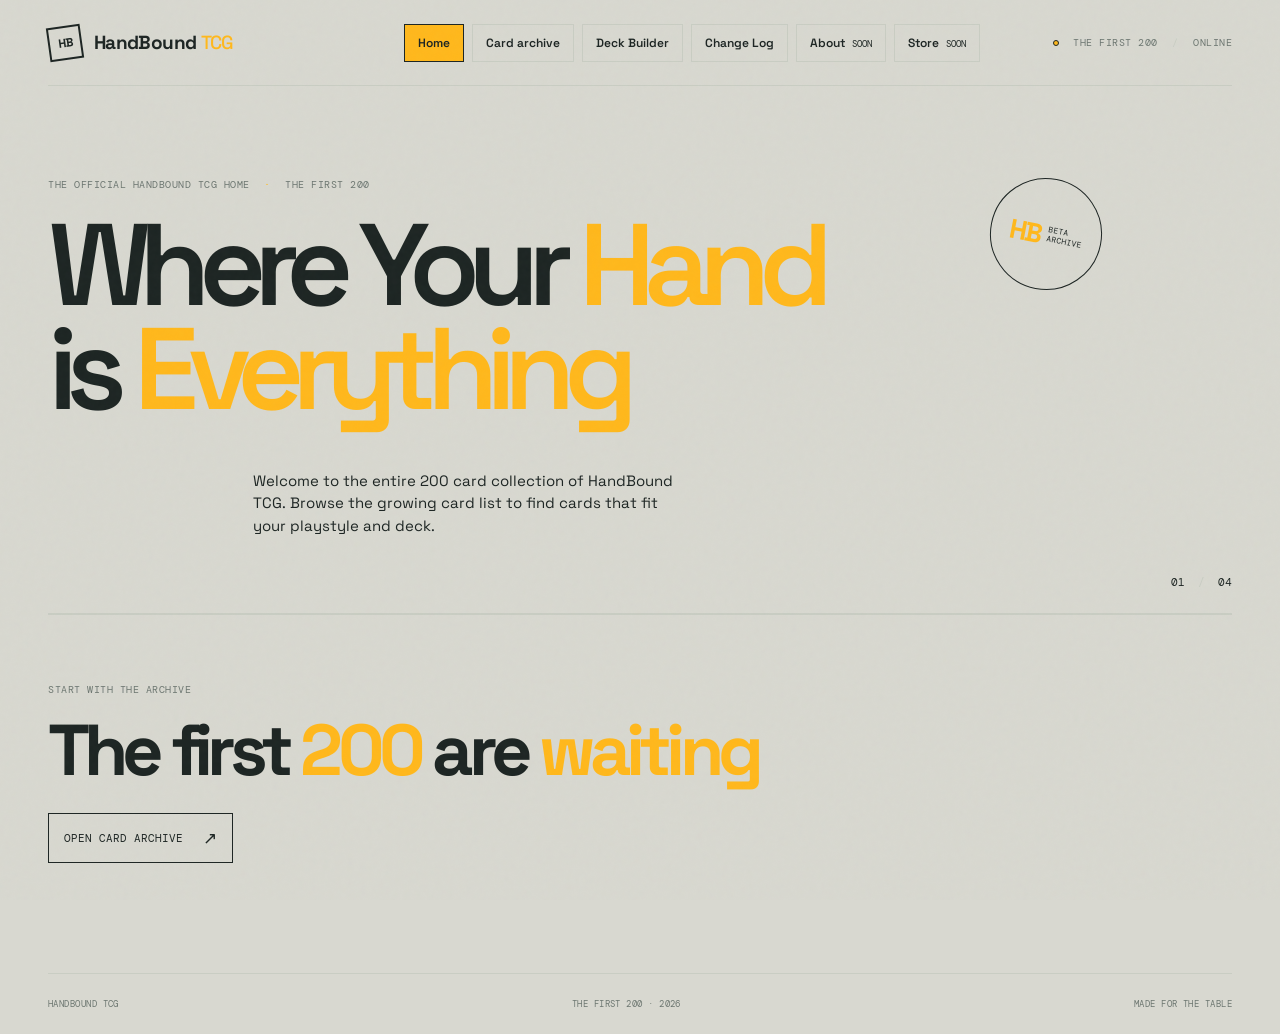
==== commit 983818d9: "Add files via upload" ====
--- a/index.html
+++ b/index.html
@@ -11,7 +11,9 @@
   <link rel="stylesheet" href="styles.css" />
 </head>
 <body>
+  <!-- Shared site shell and home-page content. -->
   <div class="site-shell">
+    <!-- Global brand, navigation, and status indicator. -->
     <header class="site-header">
       <a class="brand" href="#top" aria-label="HandBound TCG home">
         <span class="brand-mark" aria-hidden="true">HB</span>
@@ -21,12 +23,14 @@
         <a class="nav-link active" href="index.html">Home</a>
         <a class="nav-link" href="archive.html">Card archive</a>
         <a class="nav-link" href="deck-builder.html">Deck Builder</a>
+        <a class="nav-link" href="change-log.html">Change Log</a>
         <a class="nav-link coming-soon-link" href="about.html">About <span>soon</span></a>
         <a class="nav-link coming-soon-link" href="store.html">Store <span>soon</span></a>
       </nav>
       <div class="header-status"><i></i> The First 200 <span>/</span> Online</div>
     </header>
 
+    <!-- Home hero and archive call-to-action. -->
     <main id="top">
       <section class="archive-hero home-section" id="home">
         <div class="hero-copy">
@@ -43,11 +47,12 @@
 
       <section class="home-next-section">
         <p class="eyebrow">Start with the archive</p>
-        <h2>The first <em>200</em><br />are <em>waiting</em></h2>
+        <h2>The first <em>200</em> are <em>waiting</em></h2>
         <a class="outline-cta" href="archive.html">Open card archive <span>↗</span></a>
       </section>
     </main>
 
+    <!-- Shared site footer. -->
     <footer class="site-footer"><span>HANDBOUND TCG</span><span>The First 200 · 2026</span><span>Made for the table</span></footer>
   </div>
 </body>
--- a/styles.css
+++ b/styles.css
@@ -1,3 +1,21 @@
+/* Archive result summary and card catalog foundations. */
+.results-bar { display: flex; justify-content: space-between; color: var(--muted); padding: 21px 0 15px; }
+.results-bar strong { color: var(--ink); font-weight: 500; }
+.results-set i { background: var(--coral); margin-left: 13px; }
+.card-grid { display: grid; grid-template-columns: repeat(3, 1fr); gap: 18px; }
+.card-item { background: var(--white); border: 1px solid var(--line); min-height: 364px; display: flex; flex-direction: column; transition: transform .2s ease, box-shadow .2s ease; }
+.card-item:hover { transform: translateY(-4px); box-shadow: 7px 7px 0 var(--acid); }
+.card-art { height: 190px; position: relative; overflow: hidden; background: var(--blue); }
+.card-image { display: block; width: 100%; height: 100%; object-fit: contain; background: var(--ink); position: relative; z-index: 0; }
+.image-coming-soon { display: grid; place-items: center; width: 100%; height: 100%; padding: 12px; background: var(--ink); color: var(--paper); font: 10px var(--mono); letter-spacing: .05em; text-align: center; text-transform: uppercase; }
+.picker-symbol.image-coming-soon { font: 9px var(--mono); line-height: 1.2; text-transform: uppercase; }
+.card-art.coral { background: var(--coral); }
+.card-art.green { background: var(--green); }
+.card-art::after { content: none; display: none; }
+.card-rarity { position: absolute; left: 14px; top: 14px; z-index: 1; background: var(--acid); padding: 5px 7px; font: 9px var(--mono); }
+.card-number { position: absolute; right: 14px; top: 15px; z-index: 1; color: white; font: 10px var(--mono); }
+.card-info { padding: 18px 18px 16px; display: grid; grid-template-columns: 1fr auto; flex: 1; }
+/* Color, typography, and spacing tokens shared by every page. */
 :root {
   --ink: #1d2523;
   --muted: #6d7771;
@@ -21,6 +39,7 @@
 body::before { content: ""; position: fixed; inset: 0; z-index: 10; pointer-events: none; opacity: .2; background-image: url("data:image/svg+xml,%3Csvg viewBox='0 0 180 180' xmlns='http://www.w3.org/2000/svg'%3E%3Cfilter id='n'%3E%3CfeTurbulence type='fractalNoise' baseFrequency='.8' numOctaves='3' stitchTiles='stitch'/%3E%3C/filter%3E%3Crect width='100%25' height='100%25' filter='url(%23n)' opacity='.12'/%3E%3C/svg%3E"); }
 a { color: inherit; text-decoration: none; }
 button, input, select { font: inherit; }
+/* Global page frame, navigation, and shared site chrome. */
 .site-shell { max-width: 1440px; margin: auto; padding: 0 48px; overflow: hidden; }
 .site-header { height: 86px; display: flex; align-items: center; justify-content: space-between; border-bottom: 1px solid var(--line); }
 .brand { display: inline-flex; align-items: center; gap: 12px; font-weight: 700; letter-spacing: -.04em; }
@@ -74,6 +93,8 @@
 .viewer-columns { grid-template-columns: 1fr !important; }
 .picker-card { background: #ecebe3; transition: background .2s ease, border-color .2s ease, transform .2s ease; }
 .picker-card-title { display: flex; align-items: flex-start; gap: 8px; }
+.picker-card-image { flex: 0 0 48px; width: 48px; height: 66px; object-fit: contain; background: var(--ink); }
+.picker-symbol { flex: 0 0 48px; width: 48px; height: 66px; display: grid; place-items: center; background: var(--ink); color: var(--paper); font-size: 28px; }
 .picker-card-title > div { min-width: 0; }
 .picker-stats { margin-left: auto; color: var(--ink); font: 700 12px var(--mono); white-space: nowrap; }
 .picker-card.is-selected { background: #c9c7b9; border-left-color: var(--gold); }
@@ -101,12 +122,13 @@
 .viewer-columns li > strong { position: absolute; top: 9px; right: 0; color: var(--ink); font: 700 11px var(--mono); white-space: nowrap; }
 .viewer-columns li > p { margin: 7px 0 0; color: var(--muted); font-size: 11px; line-height: 1.4; }
 .viewer-columns li > p b { color: var(--ink); font: 9px var(--mono); text-transform: uppercase; }
-.viewer-columns li { display: grid; grid-template-columns: minmax(150px, 1fr) minmax(190px, 1.2fr) minmax(220px, 2fr); grid-template-areas: "name meta ability"; gap: 0; padding: 0; text-align: left; }
+.viewer-columns li { display: grid; grid-template-columns: minmax(0, 1fr) minmax(0, 1fr) minmax(0, 3fr); grid-template-areas: "name meta ability"; gap: 0; padding: 0; text-align: left; }
 .viewer-card-name, .viewer-card-meta, .viewer-card-ability { min-height: 42px; padding: 10px 12px; border-bottom: 0; }
-.viewer-card-name { grid-area: name; display: flex; align-items: center; border-right: 1px solid var(--line); font-size: 13px; }
-.viewer-card-meta { grid-area: meta; display: flex; align-items: center; justify-content: space-between; gap: 10px; border-right: 1px solid var(--line); }
-.viewer-card-meta small { color: var(--muted); font: 9px var(--mono); text-align: left; text-transform: uppercase; }.viewer-card-meta small.rarity-common { color: #6c736f; }.viewer-card-meta small.rarity-uncommon { color: #52834a; }.viewer-card-meta small.rarity-rare { color: #3970a8; }.viewer-card-meta small.rarity-epic { color: #8052a9; }.viewer-card-meta small.rarity-legendary { color: #a06f00; }.viewer-card-meta strong { color: var(--ink); font: 700 11px var(--mono); white-space: nowrap; }
-.viewer-card-ability { grid-area: ability; color: var(--muted); font-size: 11px; line-height: 1.4; }.viewer-card-ability b { color: var(--ink); font: 9px var(--mono); text-transform: uppercase; margin-right: 5px; }
+.viewer-columns li > div { display: flex; }
+.viewer-card-name { grid-area: name; display: flex; align-items: center; min-width: 0; border-right: 1px solid var(--line); font-size: 13px; overflow-wrap: break-word; }
+.viewer-card-meta { grid-area: meta; display: flex; align-items: center; justify-content: flex-start; min-width: 0; gap: 10px; border-right: 1px solid var(--line); }
+.viewer-card-meta small { min-width: 0; flex: 1 1 auto; color: var(--muted); font: 9px var(--mono); text-align: left; text-transform: uppercase; overflow-wrap: break-word; }.viewer-card-meta small.rarity-common { color: #6c736f; }.viewer-card-meta small.rarity-uncommon { color: #52834a; }.viewer-card-meta small.rarity-rare { color: #3970a8; }.viewer-card-meta small.rarity-epic { color: #8052a9; }.viewer-card-meta small.rarity-legendary { color: #a06f00; }.viewer-card-meta strong { flex: 0 0 auto; color: var(--ink); font: 700 11px var(--mono); white-space: nowrap; }
+.viewer-card-ability { grid-area: ability; min-width: 0; color: var(--muted); font-size: 11px; line-height: 1.4; overflow-wrap: anywhere; }.viewer-card-ability b { color: var(--ink); font: 9px var(--mono); text-transform: uppercase; margin-right: 5px; }
 @media (max-width: 800px) { .viewer-columns li { display: grid; grid-template-columns: 1fr 1fr; grid-template-areas: "name meta" "ability ability"; }.viewer-card-name, .viewer-card-meta { border-bottom: 1px solid var(--line); }.viewer-card-meta { border-right: 0; }.viewer-card-ability { border-top: 1px solid var(--line); } }
 .viewer-actions { display: flex; gap: 8px; }
 .saved-state { background: #3f8b5a; border-color: #3f8b5a; color: #fff; animation: save-pop .25s ease-out; }
@@ -199,3 +221,224 @@
   .picker-list { grid-template-columns: 1fr; padding: 8px; }
   .slot-row { grid-template-columns: 22px 25px 32px 1fr; }
 }
+
+.viewer-columns li:not(.empty-viewer-list) { display: grid; grid-template-columns: 166px 240px minmax(0, 1fr); grid-template-areas: "name meta ability"; gap: 0; padding: 0; }
+.viewer-columns li:not(.empty-viewer-list) > div { display: flex; min-width: 0; }
+.viewer-columns li:not(.empty-viewer-list) .viewer-card-name { grid-area: name; }
+.viewer-columns li:not(.empty-viewer-list) .viewer-card-meta { grid-area: meta; }
+.viewer-columns li:not(.empty-viewer-list) .viewer-card-ability { grid-area: ability; }
+.viewer-columns li:not(.empty-viewer-list) .viewer-card-ability b { display: inline-block; white-space: nowrap; }
+.saved-deck { display: flex; align-items: stretch; }
+.saved-deck-load { flex: 1; border: 0; background: transparent; padding: 10px 12px; text-align: left; cursor: pointer; }
+.saved-deck-delete { border: 0; border-left: 1px solid var(--line); background: transparent; padding: 0 12px; color: var(--muted); cursor: pointer; font: 9px var(--mono); text-transform: uppercase; }
+.saved-deck-delete:hover { background: var(--coral); color: var(--ink); }
+.saved-deck-favorite { flex: 0 0 44px; border: 0; border-left: 1px solid var(--line); background: transparent; color: var(--muted); cursor: pointer; font-size: 22px; line-height: 1; }
+.saved-deck-favorite:hover, .saved-deck-favorite.is-favorite { color: #e4aa00; }
+.saved-deck-favorite:focus-visible { outline: 2px solid var(--ink); outline-offset: -3px; }
+.changed-cards-section #changed-cards-heading { white-space: nowrap; font-size: 46px; }
+@media (max-width: 800px) { .changed-cards-section #changed-cards-heading { font-size: 32px; } }
+@media (max-width: 560px) { .changed-cards-section #changed-cards-heading { font-size: 21px; } }
+.card-art::after { content: none; display: none; }
+.about-heading > p:last-child { max-width: 520px; }
+/* Rulebook viewer and change-log timeline/card history. */
+.rules-section, .changelog-section { padding: 64px 0 100px; border-top: 1px solid var(--line); }
+.rules-toolbar { display: flex; align-items: end; justify-content: space-between; gap: 20px; padding-bottom: 22px; border-bottom: 1px solid var(--ink); }
+.rules-toolbar h2 { margin: 0; font-size: clamp(30px, 5vw, 54px); letter-spacing: -.07em; }
+.rules-toolbar h2 em { color: var(--gold); font-style: normal; }
+.rules-download { display: inline-flex; align-items: center; gap: 16px; text-decoration: none; white-space: nowrap; }
+.rules-download span { font-size: 18px; }
+.rules-reader { height: min(78vh, 920px); margin-top: 18px; border: 1px solid var(--line); background: var(--white); }
+.rules-reader iframe { display: block; width: 100%; height: 100%; border: 0; }
+.changelog-heading h1 em { color: var(--gold); font-style: normal; }
+.rules-timeline { border-top: 1px solid var(--line); }
+.release-entry { display: grid; grid-template-columns: 130px 1fr; gap: 28px; padding: 24px 0; border-bottom: 1px solid var(--line); }
+.release-version { color: var(--coral); font: 12px var(--mono); }
+.release-entry h3 { margin: 0; font-size: 24px; letter-spacing: -.05em; }
+.release-entry p { max-width: 600px; margin: 8px 0 0; color: var(--muted); font-size: 13px; line-height: 1.5; }
+.release-entry ul { display: grid; grid-template-columns: repeat(2, minmax(0, 1fr)); gap: 8px 28px; margin: 18px 0 0; padding-left: 17px; color: var(--muted); font-size: 12px; line-height: 1.45; }
+.changed-cards-section { padding-top: 48px; }
+.changed-card-grid { display: grid; grid-template-columns: repeat(4, 1fr); gap: 14px; }
+.changed-card { display: block; width: 100%; padding: 0; border: 1px solid var(--line); background: var(--white); color: var(--ink); text-align: left; cursor: pointer; transition: transform .2s ease, box-shadow .2s ease; }
+.changed-card:hover, .changed-card:focus-visible { transform: translateY(-4px); outline: 0; box-shadow: 6px 6px 0 var(--gold); }
+.changed-card-label { display: block; padding: 11px 12px 9px; }
+.changed-card-label strong, .changed-card-label small { display: block; }
+.changed-card-label strong { font-size: 15px; letter-spacing: -.03em; }
+.changed-card-label small { margin-top: 4px; color: var(--muted); font: 9px var(--mono); }
+.changed-card-label { position: relative; padding-right: 52px; }
+.change-impact { position: absolute; top: 4px; right: 12px; font: 700 42px/1 var(--display); }
+.impact-buff { color: #3f8b5a; }
+.impact-nerf { color: #c43f32; }
+.impact-neutral { color: #858b87; }
+.changed-card-controls { display: flex; justify-content: flex-end; gap: 12px; margin: 0 0 20px; }
+.changed-card-controls .select-filter { min-width: 150px; }
+@media (max-width: 560px) { .changed-card-controls { display: grid; grid-template-columns: 1fr 1fr; justify-content: stretch; } .changed-card-controls .select-filter { min-width: 0; } }
+.changed-card-art { display: block; height: 280px; background: var(--ink); overflow: hidden; }
+.changed-card-art img { display: block; width: 100%; height: 100%; object-fit: contain; }
+.card-change-dialog { width: min(920px, calc(100vw - 32px)); max-height: calc(100vh - 32px); padding: 0; border: 1px solid var(--ink); background: var(--paper); color: var(--ink); box-shadow: 12px 12px 0 var(--gold); }
+.card-change-dialog::backdrop { background: rgba(29,37,35,.72); }
+.dialog-close { position: absolute; top: 10px; right: 12px; z-index: 2; width: 34px; height: 34px; border: 1px solid var(--ink); background: var(--paper); color: var(--ink); cursor: pointer; font: 24px/1 var(--display); }
+.card-change-content { display: grid; grid-template-columns: minmax(220px, 39%) 1fr; min-height: 560px; }
+.change-dialog-art { display: grid; place-items: center; padding: 22px; background: var(--ink); }
+.change-dialog-art img { display: block; width: 100%; height: 100%; max-height: 690px; object-fit: contain; }
+.change-dialog-copy { padding: 42px 38px 34px; overflow-y: auto; }
+.change-dialog-copy h2 { margin: 0; font-size: clamp(32px, 5vw, 58px); letter-spacing: -.08em; line-height: .9; }
+.change-dialog-number { margin: 10px 0 26px; color: var(--muted); font: 10px var(--mono); }
+.change-highlight { margin: 0 0 24px; padding: 12px; border-left: 3px solid var(--coral); background: #f0ddd4; }
+.change-highlight span { display: block; margin-bottom: 6px; color: var(--coral); font: 9px var(--mono); text-transform: uppercase; }
+.change-highlight mark { background: transparent; color: var(--ink); font-size: 13px; line-height: 1.45; }
+.change-card-data { display: grid; grid-template-columns: repeat(2, 1fr); gap: 10px; margin: 0; }
+.change-card-data div { border-top: 1px solid var(--line); padding-top: 8px; }
+.change-card-data dt { color: var(--muted); font: 9px var(--mono); text-transform: uppercase; }
+.change-card-data dd { margin: 4px 0 0; font-size: 14px; }
+.change-dialog-ability, .change-dialog-flavor { color: var(--muted); font-size: 13px; line-height: 1.5; }
+.change-dialog-ability { margin: 26px 0 0; }
+.change-dialog-ability b { color: var(--ink); font: 9px var(--mono); text-transform: uppercase; }
+.change-dialog-flavor { color: var(--ink); font-style: italic; }
+@media (max-width: 800px) { .rules-toolbar { align-items: flex-start; flex-direction: column; }.rules-download { width: 100%; justify-content: space-between; }.release-entry { grid-template-columns: 70px 1fr; gap: 15px; }.release-entry ul { grid-template-columns: 1fr; }.changed-card-grid { grid-template-columns: repeat(2, 1fr); }.changed-card-art { height: 250px; }.card-change-content { grid-template-columns: 1fr; }.change-dialog-art { min-height: 350px; }.change-dialog-copy { padding: 30px 22px 24px; } }
+@media (max-width: 480px) { .rules-section, .changelog-section { padding: 44px 0 70px; }.rules-reader { height: 70vh; }.changed-card-grid { grid-template-columns: 1fr; }.changed-card-art { height: 360px; }.release-entry { grid-template-columns: 1fr; gap: 8px; }.change-dialog-art { min-height: 300px; }.change-card-data { grid-template-columns: 1fr 1fr; } }
+
+/* Final archive and picker overrides that define their fixed visual proportions. */
+.archive-catalog .card-grid { grid-template-columns: repeat(2, minmax(0, 1fr)); }
+.archive-catalog .card-item { grid-template-columns: 260px minmax(0, 1fr); min-height: 430px; }
+.archive-catalog .card-art { width: 260px; min-height: 430px; height: 430px; }
+.archive-catalog .card-image, .archive-catalog .image-coming-soon { width: 260px; height: 430px; }
+.deck-layout { grid-template-columns: minmax(220px, 1fr) minmax(0, 3fr); }
+.builder-actions #view-saved-deck-button:not([hidden]) { display: inline-block; }
+.saved-deck-view { border: 0; border-left: 1px solid var(--line); background: transparent; padding: 0 12px; color: var(--ink); cursor: pointer; font: 9px var(--mono); text-transform: uppercase; white-space: nowrap; }
+.saved-deck-view:hover { background: var(--gold); }
+.cost-chart-panel { margin: 20px 0 0; padding: 16px 20px 10px; border: 1px solid var(--line); background: var(--white); }
+.cost-chart-panel figcaption { display: flex; justify-content: space-between; align-items: baseline; gap: 12px; margin-bottom: 8px; font: 11px var(--mono); text-transform: uppercase; }
+.cost-chart-panel figcaption small { color: var(--muted); font: 9px var(--mono); }
+.cost-chart-panel svg { display: block; width: 100%; height: auto; overflow: visible; }
+.chart-gridline { stroke: var(--line); stroke-width: 1; }
+.chart-axis { stroke: var(--ink); stroke-width: 1.5; }
+.chart-tick { fill: var(--muted); font: 30px var(--mono); }
+.chart-axis-label { fill: var(--ink); font: 30px var(--mono); text-transform: uppercase; }
+.chart-bar { fill: var(--gold); }
+.chart-bar:hover { fill: var(--green); }
+.viewer-analysis-grid { display: grid; grid-template-columns: minmax(280px, .8fr) minmax(0, 1.5fr); align-items: stretch; gap: 16px; margin-top: 18px; }
+.viewer-analysis-grid .cost-chart-panel { align-self: stretch; width: 100%; max-width: 440px; min-height: 500px; margin: 0; padding: 12px 14px 8px; display: flex; flex-direction: column; }
+.viewer-analysis-grid .cost-chart-panel figcaption { flex-direction: column; align-items: flex-start; font-size: 30px; }
+.viewer-analysis-grid .cost-chart-panel figcaption small { font-size: 24px; }
+.viewer-analysis-grid .cost-chart-panel svg { flex: 1; width: 100%; height: 100%; max-height: none; min-height: 0; }
+.starting-hand-panel { min-width: 0; min-height: 500px; display: flex; flex-direction: column; border: 1px solid var(--line); background: var(--white); padding: 14px; }
+.starting-hand-heading { display: flex; align-items: baseline; justify-content: space-between; gap: 12px; border-bottom: 1px solid var(--line); padding-bottom: 10px; }
+.starting-hand-heading h3 { margin: 0; font: 22px var(--mono); text-transform: uppercase; }
+.starting-hand-heading span { color: var(--muted); font: 18px var(--mono); text-transform: uppercase; }
+.starting-hand-cards { display: flex; min-height: 0; flex: 1; flex-wrap: wrap; align-items: center; justify-content: center; gap: 10px; padding: 12px 0; }
+.hand-card { display: flex; height: 100%; flex-direction: column; width: calc((100% - 40px) / 5); max-width: 180px; flex: 0 1 calc((100% - 40px) / 5); animation: deal-card .36s ease-out both; animation-delay: calc(var(--card-index) * 90ms); }
+.hand-card img { display: block; width: 100%; height: 100%; min-height: 0; flex: 1; aspect-ratio: auto; object-fit: contain; background: var(--ink); }
+.hand-card span { display: block; overflow: hidden; flex: 0 0 auto; margin-top: 5px; color: var(--muted); font: 16px var(--mono); text-overflow: ellipsis; white-space: nowrap; }
+.starting-hand-actions { display: flex; flex-wrap: wrap; justify-content: center; gap: 8px; border-top: 1px solid var(--line); padding-top: 12px; }
+.starting-hand-actions button { min-width: 150px; font-size: 20px; }
+@keyframes deal-card { from { opacity: 0; transform: translateY(-14px) rotate(-3deg); } to { opacity: 1; transform: translateY(0) rotate(0); } }
+@media (max-width: 800px) { .viewer-analysis-grid { grid-template-columns: 1fr; } .viewer-analysis-grid .cost-chart-panel { max-width: none; min-height: 500px; } .viewer-analysis-grid .cost-chart-panel svg { max-height: none; } }
+.picker-card { display: grid; grid-template-columns: 132px minmax(0, 1fr); grid-template-rows: auto auto 1fr auto; padding: 0; overflow: hidden; }
+.picker-card-title { display: contents; }
+.picker-card-image, .picker-card-title .picker-symbol { grid-column: 1; grid-row: 1 / span 3; width: 132px; height: 100%; min-height: 176px; align-self: stretch; }
+.picker-card-title > div { grid-column: 2; grid-row: 1; padding: 15px 74px 0 12px; }
+.picker-stats { grid-column: 2; grid-row: 1; align-self: start; margin: 15px 12px 0 auto; }
+.picker-types { grid-column: 2; grid-row: 2; padding: 0 12px; }
+.picker-ability { grid-column: 2; grid-row: 3; padding: 0 12px; }
+.picker-card-actions { grid-column: 1 / -1; grid-row: 4; display: grid; grid-template-columns: 1fr repeat(4, auto); align-items: center; gap: 6px; padding: 10px 12px; border-top: 1px solid var(--line); }
+.picker-deck-viewer { margin: 0 12px 12px; border: 1px solid var(--line); background: var(--white); }
+.picker-viewer-columns { display: grid; grid-template-columns: minmax(0, 2fr) minmax(0, 1fr); gap: 12px; padding: 12px; }
+.picker-viewer-columns > div { min-width: 0; }
+.picker-viewer-columns h3 { margin: 0; padding: 0 0 8px; border-bottom: 1px solid var(--line); font: 10px var(--mono); text-transform: uppercase; }
+.picker-viewer-columns ol { max-height: 260px; overflow: auto; list-style: decimal-leading-zero; margin: 0; padding: 0 0 0 28px; }
+.picker-viewer-columns li { display: flex; justify-content: space-between; gap: 8px; border-bottom: 1px solid var(--line); padding: 7px 2px; font-size: 11px; }
+.picker-viewer-columns li::marker { color: var(--gold); font: 9px var(--mono); }
+.picker-viewer-columns li small { flex: 0 0 auto; color: var(--muted); font: 9px var(--mono); }
+.picker-viewer-remove { flex: 0 0 auto; padding: 4px 7px; font-size: 8px; }
+.picker-viewer-columns .picker-viewer-empty { display: block; list-style: none; padding-left: 0; color: var(--muted); font-style: italic; }
+.rules-actions { display: flex; gap: 8px; }
+.rules-actions a { display: inline-flex; align-items: center; justify-content: center; gap: 12px; }
+.rules-open { white-space: nowrap; }
+.rules-reader { display: grid; place-items: center; min-height: 320px; background: var(--paper-deep); }
+.rules-reader-open { display: grid; justify-items: center; gap: 12px; max-width: 460px; padding: 28px; text-align: center; }
+.rules-reader-open .eyebrow { margin: 0; }
+.rules-reader-open h3 { margin: 0; font-size: 26px; }
+.rules-reader-open p:not(.eyebrow) { margin: 0 0 8px; color: var(--muted); line-height: 1.5; }
+.rules-reader-open .gold-button { display: inline-flex; align-items: center; gap: 14px; }
+@media (max-width: 800px) { .rules-actions { width: 100%; }.rules-actions a { flex: 1; }.picker-viewer-columns { grid-template-columns: 1fr; } }
+@media (max-width: 1100px) { .archive-catalog .card-grid { grid-template-columns: repeat(2, minmax(0, 1fr)); } }
+@media (max-width: 650px) { .archive-catalog .card-grid { grid-template-columns: 1fr; } }
+
+.home-section .hero-copy { max-width: 1100px; }
+.home-section h1 { white-space: nowrap; font-size: 116px; line-height: .9; }
+.home-section h1 span { margin-left: 0; }
+.home-next-section h2 { white-space: nowrap; font-size: 72px; }
+
+.archive-catalog .card-grid { grid-template-columns: repeat(2, minmax(0, 1fr)); }
+.archive-catalog .card-item { grid-template-columns: 300px minmax(0, 1fr); min-height: 450px; }
+.archive-catalog .card-art { align-self: start; width: 300px; height: auto; min-height: 0; flex: 0 0 auto; aspect-ratio: 816 / 1110; }
+.archive-catalog .card-image, .archive-catalog .image-coming-soon { width: 300px; height: 100%; }
+.archive-catalog .card-image { object-fit: contain; }
+.archive-catalog .catalog-controls input { font-size: 21px; }
+.archive-catalog .search-icon { font-size: 36px; }
+.archive-catalog .search-field kbd { font-size: 15px; padding: 5px 9px; }
+.archive-catalog .filter-button { padding: 13px 16px; font-size: 16.5px; }
+.archive-catalog .filter-button b { font-size: 13.5px; }
+.archive-catalog .select-filter, .archive-catalog .sort-field { font-size: 15px; }
+.archive-catalog .select-filter select, .archive-catalog .sort-field select { font-size: 16.5px; padding: 12px 30px 12px 15px; }
+.archive-catalog .card-info { padding: 22px 20px; }
+.archive-catalog .card-header h3 { font-size: 31.5px; }
+.archive-catalog .card-subheader .card-type, .archive-catalog .card-subheader .card-number { font-size: 13.5px; }
+.archive-catalog .card-stats-line { gap: 15px; }
+.archive-catalog .card-cost { display: flex; align-items: baseline; gap: 6px; font-size: 16.5px; }
+.archive-catalog .card-stats dt, .archive-catalog .card-meta .card-type, .archive-catalog .card-meta .card-rarity, .archive-catalog .card-types { font-size: 13.5px; }
+.archive-catalog .card-stats dd { font-size: 21px; }
+.archive-catalog .at-will { font-size: 13.5px; }
+.archive-catalog .card-ability { font-size: 18px; }
+.archive-catalog .card-flavor { font-size: 16.5px; }
+
+.builder-heading h1 { white-space: nowrap; font-size: 108px; }
+.builder-step > .gold-button { min-height: 88px; padding: 20px 26px; font-size: 20px; }
+.saved-lobby { max-width: 840px; }
+.saved-lobby .panel-heading { padding: 19px 21px; font-size: 15px; }
+.saved-lobby .saved-decks { padding: 15px; }
+.saved-lobby .saved-deck { padding: 15px; }
+.saved-lobby .saved-deck strong { font-size: 18px; }
+.saved-lobby .saved-deck span { font-size: 13.5px; }
+.deck-type-button { align-items: center; justify-content: center; gap: 14px; text-align: center; }
+.deck-type-button .type-chip { display: grid; width: 100%; flex: 1; place-items: center; font-size: 48px; padding: 8px 12px; }
+.picker-stats { font-size: 24px; }
+.picker-card-actions .remove-button:not(:disabled) { border-color: var(--ink); background: var(--white); color: var(--ink); }
+
+.hand-card { width: calc((100% - 20px) / 3); max-width: 220px; height: auto; flex: 0 1 calc((100% - 20px) / 3); }
+.hand-card img { display: block; width: 100%; height: auto; object-fit: contain; background: transparent; }
+
+#rules-history-heading { white-space: nowrap; font-size: 43px; }
+.impact-new { top: 15px; color: #42a9d6; font: 700 16px/1 var(--mono); }
+
+@media (max-width: 900px) {
+  .archive-catalog .card-grid { grid-template-columns: 1fr; }
+  .archive-catalog .card-item { grid-template-columns: 300px minmax(0, 1fr); }
+  .home-section h1 { font-size: 78px; }
+  .home-next-section h2 { font-size: 48px; }
+  .builder-heading h1 { font-size: 68px; }
+  #rules-history-heading { font-size: 34px; }
+}
+@media (max-width: 650px) {
+  .home-section h1 { font-size: 42px; }
+  .home-next-section h2 { font-size: 27px; }
+  .archive-catalog .card-item { grid-template-columns: minmax(0, 1fr); min-height: 0; }
+  .archive-catalog .card-art { grid-column: 1; grid-row: 1; width: min(100%, 300px); height: auto; min-height: 0; flex: none; aspect-ratio: 816 / 1110; justify-self: center; }
+  .archive-catalog .card-image, .archive-catalog .image-coming-soon { width: 100%; height: 100%; }
+  .archive-catalog .card-info { grid-column: 1; grid-row: 2; }
+  .archive-catalog .card-header h3 { font-size: 25px; }
+  .archive-catalog .card-ability { font-size: 15px; }
+  .archive-catalog .card-flavor { font-size: 14px; }
+  .archive-catalog .catalog-controls input { font-size: 17px; }
+  .archive-catalog .filter-button { padding: 10px 5px; font-size: 13px; }
+  .archive-catalog .select-filter, .archive-catalog .sort-field { font-size: 13px; }
+  .archive-catalog .select-filter select, .archive-catalog .sort-field select { font-size: 14px; }
+  .builder-heading h1 { font-size: 39px; }
+  .builder-step { flex-wrap: wrap; }
+  .builder-step > .gold-button { min-height: 68px; font-size: 16px; }
+  .deck-type-button .type-chip { font-size: 36px; }
+  .picker-card-actions .mini-button { padding: 6px; font-size: 8px; }
+  .starting-hand-cards { align-content: start; }
+  .hand-card { width: calc((100% - 10px) / 2); flex-basis: calc((100% - 10px) / 2); }
+  #rules-history-heading { font-size: 25px; }
+}
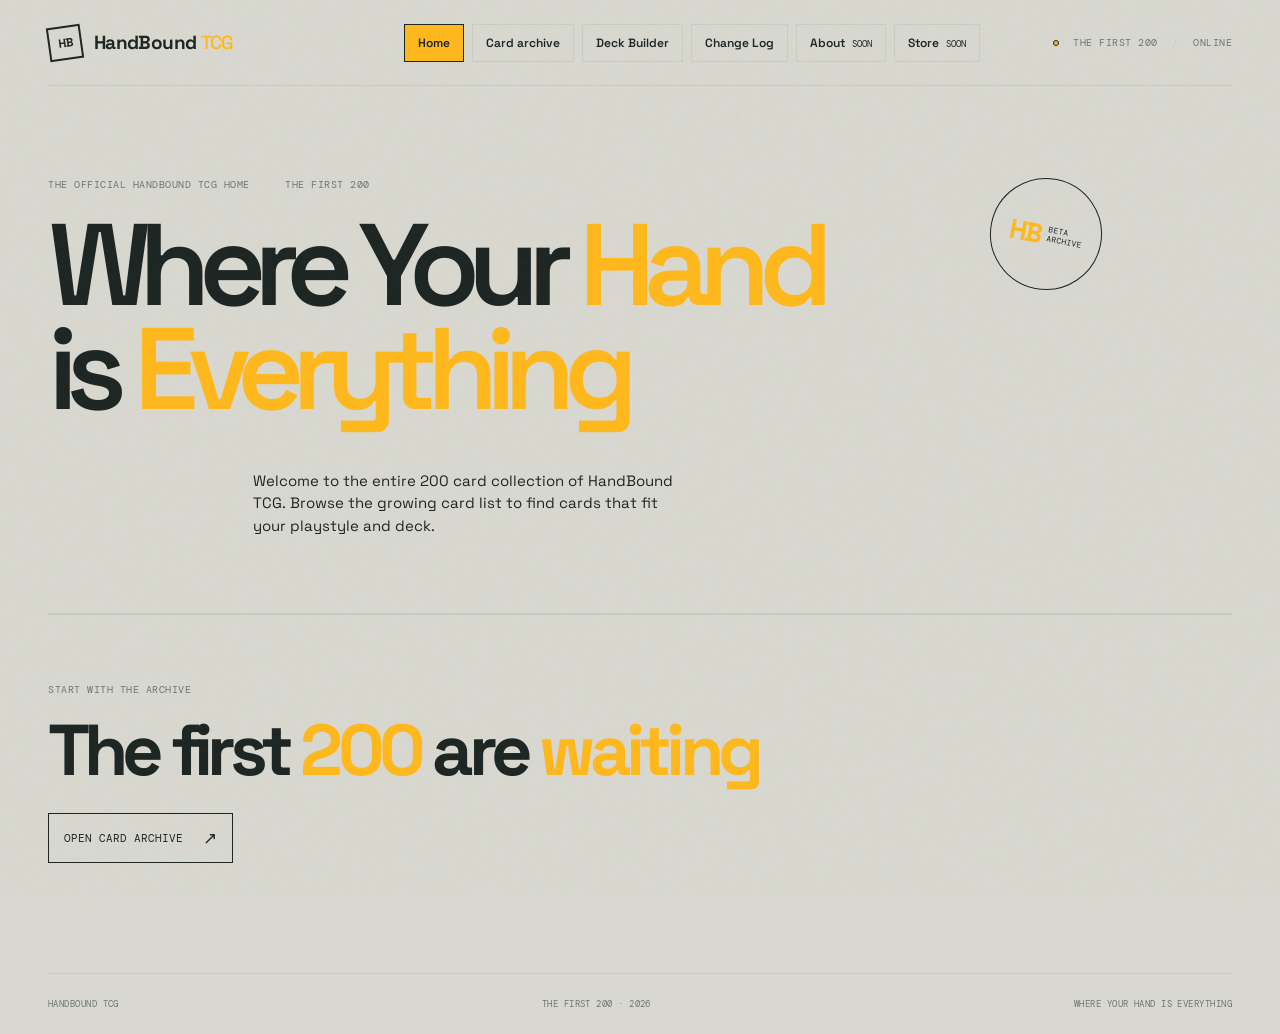
==== commit 62b2d2ea: "Share Deck Update Updates website to be able to share decks, as well as other smaller changes" ====
--- a/index.html
+++ b/index.html
@@ -42,7 +42,6 @@
           <span>HB</span>
           <small>BETA<br />ARCHIVE</small>
         </div>
-        <div class="hero-index">01 <span>/</span> 04</div>
       </section>
 
       <section class="home-next-section">
@@ -53,7 +52,7 @@
     </main>
 
     <!-- Shared site footer. -->
-    <footer class="site-footer"><span>HANDBOUND TCG</span><span>The First 200 · 2026</span><span>Made for the table</span></footer>
+    <footer class="site-footer"><span>HANDBOUND TCG</span><span>The First 200 · 2026</span><span>Where your hand is everything</span></footer>
   </div>
 </body>
 </html>
--- a/styles.css
+++ b/styles.css
@@ -235,6 +235,11 @@
 .saved-deck-favorite { flex: 0 0 44px; border: 0; border-left: 1px solid var(--line); background: transparent; color: var(--muted); cursor: pointer; font-size: 22px; line-height: 1; }
 .saved-deck-favorite:hover, .saved-deck-favorite.is-favorite { color: #e4aa00; }
 .saved-deck-favorite:focus-visible { outline: 2px solid var(--ink); outline-offset: -3px; }
+.saved-deck-share { flex: 0 0 auto; border: 0; border-left: 1px solid var(--line); background: transparent; padding: 0 10px; color: var(--ink); cursor: pointer; font: 9px var(--mono); text-transform: uppercase; white-space: nowrap; }
+.saved-deck-share:hover { background: var(--gold); }
+.builder-start-actions { display: flex; align-items: stretch; gap: 8px; flex: 0 0 auto; }
+.builder-start-actions button { display: inline-flex; min-height: 96px; align-items: center; justify-content: center; padding: 24px 30px; font-size: 22px; }
+@media (max-width: 800px) { .builder-start-actions { width: 100%; }.builder-start-actions button { flex: 1; } }
 .changed-cards-section #changed-cards-heading { white-space: nowrap; font-size: 46px; }
 @media (max-width: 800px) { .changed-cards-section #changed-cards-heading { font-size: 32px; } }
 @media (max-width: 560px) { .changed-cards-section #changed-cards-heading { font-size: 21px; } }
@@ -435,6 +440,7 @@
   .archive-catalog .select-filter select, .archive-catalog .sort-field select { font-size: 14px; }
   .builder-heading h1 { font-size: 39px; }
   .builder-step { flex-wrap: wrap; }
+  .builder-start-actions button { min-height: 76px; padding: 18px 16px; font-size: 18px; }
   .builder-step > .gold-button { min-height: 68px; font-size: 16px; }
   .deck-type-button .type-chip { font-size: 36px; }
   .picker-card-actions .mini-button { padding: 6px; font-size: 8px; }
@@ -442,3 +448,105 @@
   .hand-card { width: calc((100% - 10px) / 2); flex-basis: calc((100% - 10px) / 2); }
   #rules-history-heading { font-size: 25px; }
 }
+
+.deck-key-dialog { width: min(620px, calc(100vw - 32px)); padding: 0; border: 1px solid var(--ink); background: var(--paper); color: var(--ink); box-shadow: 10px 10px 0 var(--gold); }
+.deck-key-dialog::backdrop { background: rgba(29,37,35,.72); }
+.deck-key-dialog-shell { position: relative; display: grid; gap: 12px; padding: 28px; }
+.deck-key-dialog-shell .eyebrow { margin: 0; }
+.deck-key-dialog-shell h2 { margin: 0; font-size: 28px; }
+.deck-key-description { margin: 0; color: var(--muted); font-size: 13px; }
+.deck-key-label { margin-top: 4px; font: 10px var(--mono); text-transform: uppercase; }
+.deck-key-dialog textarea { width: 100%; resize: vertical; border: 1px solid var(--line); background: var(--white); color: var(--ink); padding: 12px; font: 12px/1.5 var(--mono); overflow-wrap: anywhere; }
+.deck-key-close { position: absolute; top: 12px; right: 12px; width: 34px; height: 34px; border: 1px solid var(--ink); background: transparent; color: var(--ink); cursor: pointer; font-size: 22px; }
+.deck-key-actions { display: flex; justify-content: flex-end; gap: 8px; }
+.deck-key-status { min-height: 16px; margin: 0; color: var(--green); font: 11px var(--mono); }
+.deck-key-status.is-error { color: #b23b2e; }
+@media (max-width: 560px) { .deck-key-dialog-shell { padding: 22px; }.deck-key-actions { flex-direction: column-reverse; }.deck-key-actions button { width: 100%; } }
+
+.archive-catalog .card-item { min-height: 0; cursor: pointer; }
+.archive-catalog .card-item:focus-visible { outline: 3px solid var(--gold); outline-offset: 3px; }
+.archive-catalog .card-info { min-width: 0; min-height: 0; }
+.archive-catalog .card-subheader { display: grid; grid-template-columns: minmax(0, 1fr) minmax(0, 1fr) minmax(0, 1fr); align-items: center; gap: 6px; }
+.archive-catalog .card-subheader .card-type { grid-column: 1; justify-self: start; white-space: nowrap; }
+.archive-catalog .card-subheader .card-rarity { position: static; grid-column: 2; justify-self: center; margin: 0; text-align: center; white-space: nowrap; font-size: 13.5px; }
+.archive-catalog .card-subheader .rarity-common { background: #aeb4b0; color: var(--ink); }
+.archive-catalog .card-subheader .rarity-uncommon { background: #b7d7a8; color: var(--ink); }
+.archive-catalog .card-subheader .rarity-rare { background: #8fb9e8; color: var(--ink); }
+.archive-catalog .card-subheader .rarity-epic { background: #c1a0e3; color: var(--ink); }
+.archive-catalog .card-subheader .rarity-legendary { background: #f4d83d; color: var(--ink); }
+.archive-catalog .card-subheader .card-number { grid-column: 3; justify-self: end; white-space: nowrap; }
+.archive-catalog .card-stats-line { display: grid; grid-template-columns: max-content minmax(0, 1fr) max-content max-content; align-items: center; gap: 7px; }
+.archive-catalog .card-cost { grid-column: 1; white-space: nowrap; }
+.archive-catalog .card-types { grid-column: 2; justify-content: center; justify-self: center; min-width: 0; margin: 0; white-space: nowrap; }
+.archive-catalog .card-stats { grid-column: 3; display: flex; flex-wrap: nowrap; align-items: center; gap: 7px; margin: 0; white-space: nowrap; }
+.archive-catalog .card-stats div { display: flex; flex: 0 0 auto; align-items: baseline; gap: 4px; white-space: nowrap; }
+.archive-catalog .at-will { grid-column: 4; margin: 0; white-space: nowrap; }
+.archive-catalog .card-meta { display: none; }
+.archive-catalog .card-text { min-height: 0; gap: 8px; padding-top: 9px; }
+.archive-catalog .card-ability { margin: 0; color: var(--muted); font-size: 15px; line-height: 1.28; }
+.archive-catalog .card-ability b { color: var(--ink); }
+.archive-catalog .card-flavor { margin-top: auto; color: var(--ink); font-size: 13px; line-height: 1.28; }
+.archive-card-dialog { position: relative; width: min(1120px, calc(100vw - 32px)); max-width: none; max-height: calc(100vh - 32px); overflow: auto; padding: 0; border: 1px solid var(--ink); background: var(--paper); color: var(--ink); box-shadow: 12px 12px 0 var(--gold); }
+.archive-card-dialog { position: fixed; inset: auto; margin: 0; }
+.archive-card-dialog::backdrop { background: rgba(29,37,35,.74); }
+.archive-card-close { position: sticky; top: 10px; float: right; z-index: 2; width: 38px; height: 38px; margin: 10px 10px -48px 0; border: 1px solid var(--ink); background: var(--paper); color: var(--ink); cursor: pointer; font: 25px/1 var(--display); }
+.card-detail-item { grid-template-columns: minmax(320px, 42%) minmax(0, 1fr); min-height: 0; height: auto; cursor: default; }
+.card-detail-item .card-art { align-self: start; width: 100%; height: auto; min-height: 0; flex: none; aspect-ratio: 816 / 1110; }
+.card-detail-item .card-image, .card-detail-item .image-coming-soon { width: 100%; height: 100%; }
+.card-detail-item .card-info { min-height: 100%; padding: 30px; }
+.card-detail-item .card-info { padding: 36px; }
+.card-detail-item .card-header h3 { font-size: 48px; }
+.card-detail-item .card-subheader .card-type, .card-detail-item .card-subheader .card-number { font-size: 17px; }
+.card-detail-item .card-subheader { display: grid; grid-template-columns: minmax(0, 1fr) minmax(0, 1fr) minmax(0, 1fr); align-items: center; gap: 8px; font-size: 17px; }
+.card-detail-item .card-subheader .card-type { grid-column: 1; justify-self: start; white-space: nowrap; }
+.card-detail-item .card-subheader .card-rarity { position: static; grid-column: 2; justify-self: center; margin: 0; text-align: center; white-space: nowrap; font-size: 17px; }
+.card-detail-item .card-subheader .rarity-common { background: #aeb4b0; color: var(--ink); }
+.card-detail-item .card-subheader .rarity-uncommon { background: #b7d7a8; color: var(--ink); }
+.card-detail-item .card-subheader .rarity-rare { background: #8fb9e8; color: var(--ink); }
+.card-detail-item .card-subheader .rarity-epic { background: #c1a0e3; color: var(--ink); }
+.card-detail-item .card-subheader .rarity-legendary { background: #f4d83d; color: var(--ink); }
+.card-detail-item .card-subheader .card-number { grid-column: 3; justify-self: end; }
+.card-detail-item .card-stats-line { display: grid; grid-template-columns: max-content minmax(0, 1fr) max-content max-content; align-items: center; gap: 10px; }
+.card-detail-item .card-stats-line > * { grid-row: 1; }
+.card-detail-item .card-cost { grid-column: 1; white-space: nowrap; }
+.card-detail-item .card-types { grid-column: 2; justify-content: center; justify-self: center; margin: 0; white-space: nowrap; }
+.card-detail-item .card-stats { grid-column: 3; display: flex; flex-wrap: nowrap; align-items: center; gap: 9px; margin: 0; white-space: nowrap; }
+.card-detail-item .card-stats div { display: flex; flex: 0 0 auto; align-items: baseline; gap: 5px; white-space: nowrap; }
+.card-detail-item .at-will { grid-column: 4; margin: 0; white-space: nowrap; }
+.card-detail-item .card-cost, .card-detail-item .card-stats dt { font-size: 18px; }
+.card-detail-item .card-stats dd { font-size: 24px; }
+.card-detail-item .card-meta { display: flex; }
+.card-detail-item .card-types { white-space: normal; }
+.card-detail-item .card-text { gap: 14px; }
+.card-detail-item .card-ability { margin: 0; color: var(--ink); font-size: 23px; line-height: 1.42; }
+.card-detail-item .card-ability b { color: var(--muted); }
+.card-detail-item .card-flavor { margin-top: auto; color: var(--muted); font-size: 20px; line-height: 1.42; }
+@media (max-width: 800px) { .card-detail-item { grid-template-columns: minmax(240px, 40%) minmax(0,1fr); }.card-detail-item .card-info { padding: 20px; }.card-detail-item .card-header h3 { font-size: 30px; } }
+@media (max-width: 560px) { .card-detail-item { grid-template-columns: minmax(0,1fr); }.card-detail-item .card-art { grid-column: 1; grid-row: 1; width: min(100%,360px); justify-self: center; }.card-detail-item .card-info { grid-column: 1; grid-row: 2; padding: 18px; }.card-detail-item .card-header h3 { font-size: 28px; }.card-detail-item .card-ability { font-size: 18px; }.card-detail-item .card-flavor { font-size: 16px; } }
+
+.archive-catalog .card-item { min-height: 0; }
+.archive-catalog .card-info { min-width: 0; min-height: 0; }
+.archive-catalog .card-subheader { display: grid; grid-template-columns: minmax(0, 1fr) minmax(0, 1fr) minmax(0, 1fr); align-items: center; gap: 6px; }
+.archive-catalog .card-subheader .card-type { grid-column: 1; justify-self: start; }
+.archive-catalog .card-subheader .card-rarity { position: static; grid-column: 2; justify-self: center; margin: 0; text-align: center; font-size: 13.5px; }
+.archive-catalog .card-subheader .rarity-common { background: #aeb4b0; color: var(--ink); }
+.archive-catalog .card-subheader .rarity-uncommon { background: #b7d7a8; color: var(--ink); }
+.archive-catalog .card-subheader .rarity-rare { background: #8fb9e8; color: var(--ink); }
+.archive-catalog .card-subheader .rarity-epic { background: #c1a0e3; color: var(--ink); }
+.archive-catalog .card-subheader .rarity-legendary { background: #f4d83d; color: var(--ink); }
+.archive-catalog .card-subheader .card-number { grid-column: 3; justify-self: end; }
+.archive-catalog .card-stats-line { display: grid; grid-template-columns: max-content minmax(0, 1fr) max-content max-content; align-items: center; gap: 10px; }
+.archive-catalog .card-stats-line > * { grid-row: 1; }
+.archive-catalog .card-types { grid-column: 2; justify-content: center; justify-self: center; margin: 0; }
+.archive-catalog .card-meta { display: none; }
+.archive-catalog .card-text { min-height: 0; gap: 8px; padding-top: 9px; }
+.archive-catalog .card-ability { margin: 0; color: var(--ink); font-size: 15px; line-height: 1.28; }
+.archive-catalog .card-ability b { color: var(--muted); }
+.archive-catalog .card-flavor { margin-top: auto; color: var(--muted); font-size: 13px; line-height: 1.3; }
+@media (max-width: 650px) {
+  .archive-catalog .card-item { min-height: 0; }
+  .archive-catalog .card-art { align-self: start; }
+  .archive-catalog .card-info { min-height: 0; }
+  .archive-catalog .card-ability { font-size: 15px; }
+  .archive-catalog .card-flavor { font-size: 12px; }
+}
